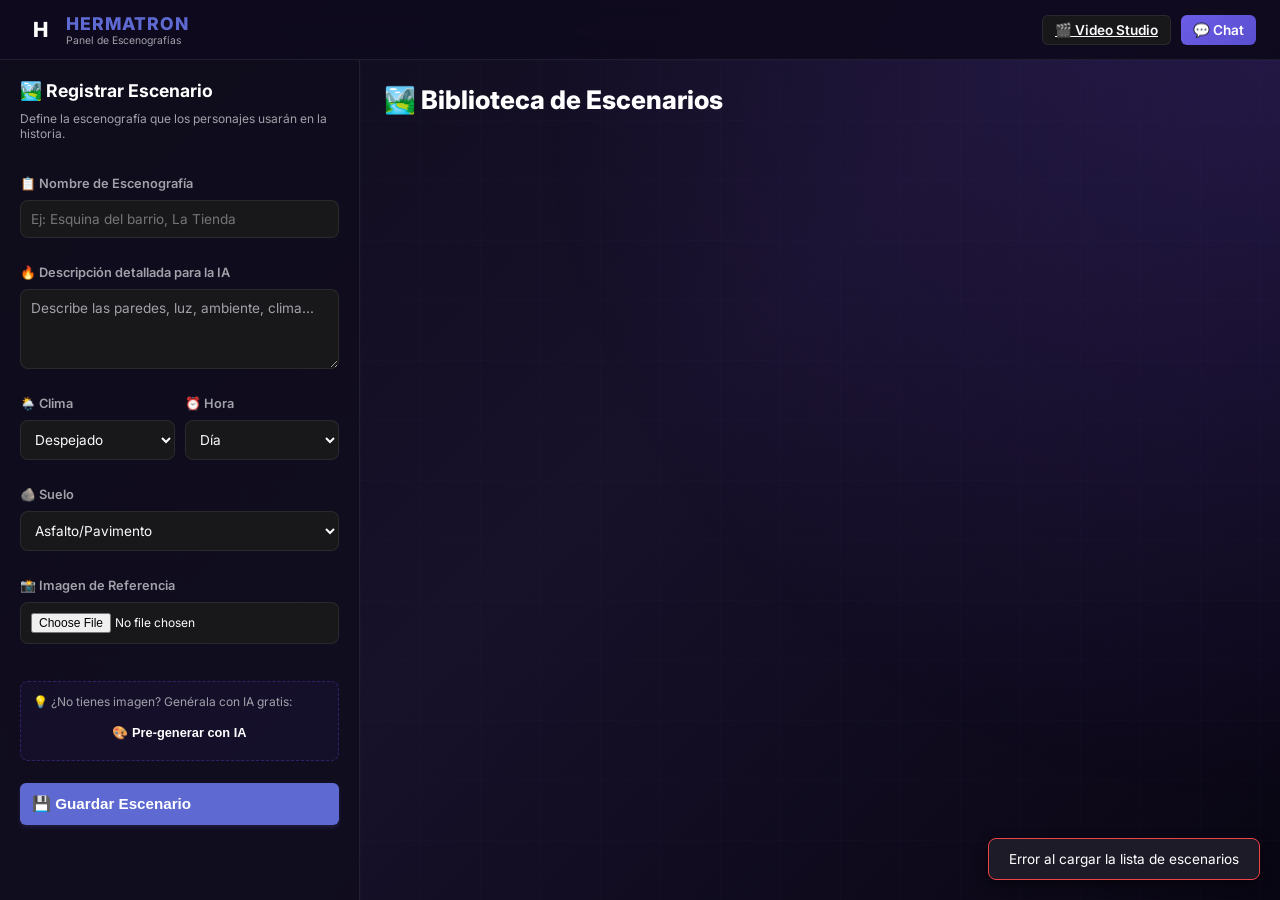
==== templates/escenografias.html @ 7cc60470 "🏞️ feat: Sistema de Escenografías Consistentes (CRUD + Vista /escenografias + IA Integración de fond" ====
<!DOCTYPE html>
<html lang="es">
<head>
    <meta charset="UTF-8">
    <meta name="viewport" content="width=device-width, initial-scale=1.0">
    <title>HERMATRON - Diseño de Escenarios</title>
    <link rel="stylesheet" href="/static/styles.css?v=5">
    <link href="https://fonts.googleapis.com/css2?family=Inter:wght@300;400;500;600;700;800&display=swap" rel="stylesheet">
    <style>
        :root {
            --fondo-gradiente: linear-gradient(135deg, #0f0c1b 0%, #17112a 50%, #090613 100%);
            --acento-glow: rgba(124, 77, 255, 0.15);
        }
        body.escenarios-mode {
            background: var(--fondo-gradiente);
            color: var(--texto);
            font-family: 'Inter', sans-serif;
            min-height: 100vh;
            margin: 0;
            overflow-x: hidden;
        }
        .escenarios-wrapper {
            display: flex;
            flex-direction: column;
            height: 100vh;
        }
        /* Top Bar */
        .escenarios-topbar {
            display: flex;
            align-items: center;
            justify-content: space-between;
            padding: 10px 24px;
            background: rgba(15, 10, 30, 0.85);
            backdrop-filter: blur(12px);
            border-bottom: 1px solid var(--borde);
            height: 60px;
            box-sizing: border-box;
        }
        .escenarios-logo {
            display: flex;
            align-items: center;
            gap: 10px;
            text-decoration: none;
            color: white;
        }
        .logo-h {
            background: var(--acento);
            color: white;
            font-weight: 800;
            font-size: 1.3rem;
            width: 32px;
            height: 32px;
            display: flex;
            align-items: center;
            justify-content: center;
            border-radius: 8px;
            box-shadow: 0 0 15px var(--acento);
        }
        .logo-text h1 {
            margin: 0;
            font-size: 1.1rem;
            font-weight: 800;
            letter-spacing: 1px;
        }
        .logo-text span {
            font-size: 0.65rem;
            color: var(--texto-secundario);
            display: block;
        }
        .escenarios-actions-top {
            display: flex;
            gap: 10px;
        }

        /* Layout */
        .escenarios-layout {
            display: flex;
            flex: 1;
            overflow: hidden;
        }
        /* Form Sidebar */
        .escenarios-sidebar {
            width: 360px;
            background: rgba(15, 12, 28, 0.75);
            border-right: 1px solid var(--borde);
            padding: 20px;
            overflow-y: auto;
            box-sizing: border-box;
            display: flex;
            flex-direction: column;
            gap: 20px;
        }
        .escenarios-sidebar h3 {
            margin: 0 0 10px 0;
            font-size: 1.1rem;
            font-weight: 700;
            color: white;
            display: flex;
            align-items: center;
            gap: 8px;
        }
        .form-group {
            margin-bottom: 15px;
            display: flex;
            flex-direction: column;
            gap: 5px;
        }
        .form-group label {
            font-size: 0.8rem;
            font-weight: 600;
            color: var(--texto-secundario);
        }
        .input-form, .select-form, .textarea-form {
            background: var(--fondo-terciario);
            border: 1px solid var(--borde);
            color: var(--texto);
            padding: 10px;
            border-radius: 8px;
            font-size: 0.85rem;
            font-family: inherit;
            outline: none;
            transition: border-color 0.2s, box-shadow 0.2s;
        }
        .input-form:focus, .select-form:focus, .textarea-form:focus {
            border-color: var(--acento);
            box-shadow: 0 0 10px rgba(124, 77, 255, 0.2);
        }
        .textarea-form {
            resize: vertical;
            min-height: 80px;
        }

        /* Main Gallery Content */
        .escenarios-main {
            flex: 1;
            padding: 24px;
            overflow-y: auto;
            box-sizing: border-box;
            background: radial-gradient(circle at top right, var(--acento-glow), transparent 60%);
        }
        .main-header {
            display: flex;
            align-items: center;
            justify-content: space-between;
            margin-bottom: 24px;
        }
        .main-header h2 {
            margin: 0;
            font-size: 1.6rem;
            font-weight: 800;
            color: white;
        }
        .grid-escenarios {
            display: grid;
            grid-template-columns: repeat(auto-fill, minmax(280px, 1fr));
            gap: 20px;
        }

        /* Scenography Card */
        .card-escenario {
            background: rgba(25, 20, 42, 0.45);
            border: 1px solid var(--borde);
            border-radius: 12px;
            overflow: hidden;
            display: flex;
            flex-direction: column;
            backdrop-filter: blur(10px);
            transition: transform 0.2s, border-color 0.2s, box-shadow 0.2s;
        }
        .card-escenario:hover {
            transform: translateY(-4px);
            border-color: var(--acento);
            box-shadow: 0 8px 24px rgba(124, 77, 255, 0.15);
        }
        .card-img-wrap {
            position: relative;
            height: 160px;
            background: #0b0716;
            overflow: hidden;
        }
        .card-img {
            width: 100%;
            height: 100%;
            object-fit: cover;
            transition: transform 0.3s;
        }
        .card-escenario:hover .card-img {
            transform: scale(1.05);
        }
        .card-labels {
            position: absolute;
            bottom: 8px;
            left: 8px;
            display: flex;
            flex-wrap: wrap;
            gap: 4px;
        }
        .badge-tag {
            background: rgba(0, 0, 0, 0.7);
            color: #eee;
            font-size: 0.65rem;
            font-weight: 600;
            padding: 2px 6px;
            border-radius: 4px;
            backdrop-filter: blur(4px);
            border: 1px solid rgba(255, 255, 255, 0.1);
        }
        .card-body {
            padding: 15px;
            display: flex;
            flex-direction: column;
            flex: 1;
            gap: 8px;
        }
        .card-title {
            margin: 0;
            font-size: 1rem;
            font-weight: 700;
            color: white;
        }
        .card-desc {
            margin: 0;
            font-size: 0.78rem;
            color: var(--texto-secundario);
            line-height: 1.4;
            flex: 1;
            display: -webkit-box;
            -webkit-line-clamp: 3;
            -webkit-box-orient: vertical;
            overflow: hidden;
        }
        .card-footer {
            display: flex;
            justify-content: flex-end;
            border-top: 1px solid rgba(255, 255, 255, 0.05);
            padding-top: 10px;
            margin-top: auto;
        }

        /* AI Generator Sub-panel */
        .ai-generator-panel {
            background: rgba(124, 77, 255, 0.05);
            border: 1px dashed rgba(124, 77, 255, 0.3);
            border-radius: 8px;
            padding: 12px;
            margin-top: 10px;
            display: flex;
            flex-direction: column;
            gap: 8px;
        }
        .ai-generator-panel span {
            font-size: 0.75rem;
            color: var(--texto-secundario);
        }
        .preview-gen-image {
            width: 100%;
            height: 130px;
            border-radius: 6px;
            object-fit: cover;
            border: 1px solid var(--borde);
            display: none;
        }
        .btn-gen-ai {
            background: var(--acento);
            color: white;
            border: none;
            border-radius: 6px;
            padding: 8px;
            font-size: 0.8rem;
            font-weight: 600;
            cursor: pointer;
            transition: opacity 0.2s;
        }
        .btn-gen-ai:hover {
            opacity: 0.9;
        }
        
        /* Toast notification */
        .toast {
            position: fixed;
            bottom: 20px;
            right: 20px;
            background: #1e1b29;
            border: 1px solid var(--borde);
            padding: 12px 20px;
            border-radius: 8px;
            color: white;
            font-size: 0.85rem;
            box-shadow: 0 4px 12px rgba(0,0,0,0.5);
            z-index: 1000;
            opacity: 0;
            transform: translateY(20px);
            transition: opacity 0.3s, transform 0.3s;
        }
        .toast.show {
            opacity: 1;
            transform: translateY(0);
        }
    </style>
</head>
<body class="escenarios-mode">
    <div class="escenarios-wrapper">
        <!-- Top Bar -->
        <nav class="escenarios-topbar">
            <a href="/" class="escenarios-logo" title="Volver al Inicio">
                <span class="logo-h">H</span>
                <div class="logo-text">
                    <h1>HERMATRON</h1>
                    <span>Panel de Escenografías</span>
                </div>
            </a>
            
            <div class="escenarios-actions-top">
                <a href="/videos" class="btn btn-secondary btn-sm" style="display:flex; align-items:center; gap:6px;">🎬 Video Studio</a>
                <a href="/" class="btn btn-nav btn-sm" style="display:flex; align-items:center; gap:6px;">💬 Chat</a>
            </div>
        </nav>

        <div class="escenarios-layout">
            <!-- Sidebar: Registrar nuevo escenario -->
            <aside class="escenarios-sidebar">
                <div>
                    <h3>🏞️ Registrar Escenario</h3>
                    <p style="font-size:0.75rem; color:var(--texto-secundario); margin:0 0 15px 0;">Define la escenografía que los personajes usarán en la historia.</p>
                </div>

                <form id="formEscenario" onsubmit="guardarEscenografia(event)" style="display:flex; flex-direction:column; gap:12px;">
                    <div class="form-group">
                        <label for="scName">📋 Nombre de Escenografía</label>
                        <input type="text" id="scName" required placeholder="Ej: Esquina del barrio, La Tienda" class="input-form">
                    </div>

                    <div class="form-group">
                        <label for="scDesc">🔥 Descripción detallada para la IA</label>
                        <textarea id="scDesc" required placeholder="Describe las paredes, luz, ambiente, clima..." class="textarea-form"></textarea>
                    </div>

                    <div style="display:grid; grid-template-columns: 1fr 1fr; gap:10px;">
                        <div class="form-group">
                            <label for="scClima">🌦️ Clima</label>
                            <select id="scClima" class="select-form">
                                <option value="despejado" selected>Despejado</option>
                                <option value="lluvioso">Lluvioso</option>
                                <option value="nublado">Nublado</option>
                                <option value="neblina">Neblina</option>
                                <option value="soleado">Soleado</option>
                            </select>
                        </div>
                        <div class="form-group">
                            <label for="scHora">⏰ Hora</label>
                            <select id="scHora" class="select-form">
                                <option value="dia" selected>Día</option>
                                <option value="noche">Noche</option>
                                <option value="atardecer">Atardecer</option>
                                <option value="amanecer">Amanecer</option>
                            </select>
                        </div>
                    </div>

                    <div class="form-group">
                        <label for="scSuelo">🪨 Suelo</label>
                        <select id="scSuelo" class="select-form">
                            <option value="asfalto" selected>Asfalto/Pavimento</option>
                            <option value="empedrado">Empedrado</option>
                            <option value="tierra">Tierra</option>
                            <option value="cemento">Cemento</option>
                            <option value="baldosas">Baldosas</option>
                        </select>
                    </div>

                    <div class="form-group">
                        <label>📸 Imagen de Referencia</label>
                        <input type="file" id="scImage" accept="image/*" class="input-form" style="font-size:0.75rem;">
                    </div>

                    <!-- Botón Generar con IA opcional -->
                    <div class="ai-generator-panel">
                        <span>💡 ¿No tienes imagen? Genérala con IA gratis:</span>
                        <img id="previewGenImg" class="preview-gen-image" src="" alt="Fondo generado">
                        <button type="button" class="btn-gen-ai" id="btnGenFondo" onclick="preGenerarFondoIA()">🎨 Pre-generar con IA</button>
                    </div>

                    <button type="submit" class="btn btn-primary" style="margin-top:10px; padding:12px; font-weight:700;">💾 Guardar Escenario</button>
                </form>
            </aside>

            <!-- Main Panel: Lista de escenarios -->
            <main class="escenarios-main">
                <div class="main-header">
                    <h2>🏞️ Biblioteca de Escenarios</h2>
                </div>

                <div id="gridEscenarios" class="grid-escenarios">
                    <!-- Inyección dinámica de escenarios -->
                    <div class="spinner" style="grid-column: 1/-1; margin: 40px auto;"></div>
                </div>
            </main>
        </div>
    </div>

    <!-- Toast -->
    <div id="toast" class="toast"></div>

    <script src="/static/escenografias.js?v=5"></script>
</body>
</html>
---- static/styles.css ----
/* HERMATRON v4.0 - Estilos Profesionales Premium */

:root {
    /* Colores principales - Paleta moderna basada en Linear/Cal.com */
    --accent-primary: #5E6AD2;
    --accent-hover: #737EE0;
    --accent-glow: rgba(94, 106, 210, 0.4);
    --fondo-oscuro: #09090b;
    --fondo-secundario: #111114;
    --fondo-terciario: #18181b;
    --fondo-card: #141417;
    --azul-electrico: #5E6AD2;
    --azul-oscuro: #4338ca;
    --cyan-brillante: #06b6d4;
    --borde: rgba(255, 255, 255, 0.08);
    --borde-activo: rgba(94, 106, 210, 0.5);
    --glass: rgba(17, 17, 20, 0.85);
    --glass-border: rgba(255, 255, 255, 0.08);
    --texto: #fafafa;
    --texto-secundario: #a1a1aa;
    --texto-terciario: #52525b;
    --success: #10b981;
    --success-bg: rgba(16, 185, 129, 0.15);
    --error: #ef4444;
    --error-bg: rgba(239, 68, 68, 0.15);
    --warning: #f59e0b;
    --warning-bg: rgba(245, 158, 11, 0.15);
    
    /* Gradientes modernos */
    --gradient-primary: linear-gradient(135deg, #5E6AD2 0%, #4338ca 100%);
    --gradient-success: linear-gradient(135deg, #10b981 0%, #059669 100%);
    --gradient-bg: radial-gradient(ellipse at top right, #1a1a2e 0%, #09090b 50%, #050507 100%);
    
    /* Sombras sofisticadas */
    --shadow-sm: 0 1px 2px rgba(0, 0, 0, 0.3);
    --shadow-md: 0 4px 6px -1px rgba(0, 0, 0, 0.4), 0 2px 4px -2px rgba(0, 0, 0, 0.3);
    --shadow-lg: 0 10px 15px -3px rgba(0, 0, 0, 0.5), 0 4px 6px -4px rgba(0, 0, 0, 0.4);
    --shadow-xl: 0 20px 25px -5px rgba(0, 0, 0, 0.6), 0 8px 10px -6px rgba(0, 0, 0, 0.5);
    --shadow-glow: 0 0 40px var(--accent-glow);
    
    /* Espaciado */
    --spacing-xs: 4px;
    --spacing-sm: 8px;
    --spacing-md: 16px;
    --spacing-lg: 24px;
    --spacing-xl: 32px;
    --spacing-2xl: 48px;
    
    /* Border radius */
    --radius-sm: 6px;
    --radius-md: 10px;
    --radius-lg: 14px;
    --radius-xl: 20px;
    --radius-full: 9999px;
    
    /* Transiciones */
    --transition-fast: 150ms ease;
    --transition-normal: 250ms ease;
    --transition-slow: 400ms cubic-bezier(0.4, 0, 0.2, 1);
    
    /* Tipografía */
    --font-sans: 'Inter', -apple-system, BlinkMacSystemFont, 'Segoe UI', sans-serif;
    --font-mono: 'JetBrains Mono', 'Fira Code', 'Consolas', monospace;
}

* {
    margin: 0;
    padding: 0;
    box-sizing: border-box;
}

body {
    background-color: var(--fondo-oscuro);
    color: var(--texto);
    font-family: var(--font-sans);
    height: 100vh;
    overflow: hidden;
    background: var(--gradient-bg);
    background-attachment: fixed;
}

/* Grid de fondo sutil */
body::before {
    content: '';
    position: fixed;
    top: 0;
    left: 0;
    right: 0;
    bottom: 0;
    background-image: 
        linear-gradient(rgba(94, 106, 210, 0.03) 1px, transparent 1px),
        linear-gradient(90deg, rgba(94, 106, 210, 0.03) 1px, transparent 1px);
    background-size: 60px 60px;
    pointer-events: none;
    z-index: -1;
}

.app-container {
    display: flex;
    flex-direction: column;
    height: 100vh;
    width: 100vw;
    max-width: 100%;
    margin: 0 auto;
}

/* Header premium con glass morphism */
.header {
    background: var(--glass);
    backdrop-filter: blur(20px);
    -webkit-backdrop-filter: blur(20px);
    border-bottom: 1px solid var(--glass-border);
    padding: var(--spacing-md) var(--spacing-lg);
    position: sticky;
    top: 0;
    z-index: 500;
    box-shadow: 0 4px 30px rgba(0, 0, 0, 0.3);
}

.header::before {
    content: '';
    position: absolute;
    top: 0;
    left: 0;
    right: 0;
    height: 1px;
    background: linear-gradient(90deg, transparent, var(--accent-primary), transparent);
    opacity: 0.5;
}

.header-content {
    display: flex;
    justify-content: space-between;
    align-items: center;
}

.logo {
    display: flex;
    align-items: center;
    gap: var(--spacing-md);
}

.logo-icon {
    font-size: 2.5rem;
    display: flex;
    align-items: center;
    justify-content: center;
    width: 56px;
    height: 56px;
    border-radius: 14px;
    background: linear-gradient(135deg, var(--accent-primary), var(--accent-hover));
    color: white;
    font-weight: 600;
    font-family: 'Inter', sans-serif;
    font-size: 1.8rem;
    letter-spacing: -1px;
    box-shadow: 0 4px 15px rgba(94, 106, 210, 0.3);
    transition: transform 0.3s ease, box-shadow 0.3s ease;
}

.logo-icon:hover {
    transform: scale(1.05);
    box-shadow: 0 6px 20px rgba(94, 106, 210, 0.4);
}

.logo-h {
    font-style: normal;
    text-shadow: none;
}

/* H en mensaje de bienvenida */
.welcome-h {
    display: flex;
    align-items: center;
    justify-content: center;
    width: 70px;
    height: 70px;
    border-radius: 16px;
    background: linear-gradient(135deg, var(--accent-primary), var(--accent-hover));
    color: white;
    font-weight: 600;
    font-family: 'Inter', sans-serif;
    font-size: 2.2rem;
    letter-spacing: -1px;
    box-shadow: 0 4px 20px rgba(94, 106, 210, 0.4);
}

.logo-text h1 {
    font-size: 1.5rem;
    font-weight: 700;
    color: var(--azul-electrico);
    margin: 0;
}

.tagline {
    font-size: 0.85rem;
    color: var(--texto-secundario);
}

.header-actions {
    display: flex;
    align-items: center;
    gap: var(--spacing-md);
}

.status-indicator {
    display: flex;
    align-items: center;
    gap: var(--spacing-xs);
    font-size: 0.85rem;
    color: var(--texto-secundario);
}

.audio-status {
    padding: var(--spacing-xs) var(--spacing-sm);
    background: var(--fondo-terciario);
    border: 1px solid var(--borde);
    border-radius: var(--radius-sm);
    font-size: 0.85rem;
    color: var(--texto-secundario);
}

.audio-status.con-audio {
    background: var(--azul-electrico);
    color: white;
}

.status-dot {
    width: 8px;
    height: 8px;
    border-radius: 50%;
    background: var(--warning);
    animation: pulse 2s infinite;
}

.status-dot.connected {
    background: var(--success);
}

@keyframes pulse {
    0%, 100% { opacity: 1; }
    50% { opacity: 0.5; }
}

/* Chat Container */
.chat-container {
    flex: 1;
    overflow-y: auto;
    padding: var(--spacing-lg);
    display: flex;
    flex-direction: column;
    gap: var(--spacing-md);
}

.welcome-message {
    text-align: center;
    padding: var(--spacing-2xl);
    color: var(--texto-secundario);
    background: var(--glass);
    border: 1px solid var(--glass-border);
    border-radius: var(--radius-xl);
    box-shadow: var(--shadow-xl);
    max-width: 600px;
    margin: 0 auto;
    animation: fadeIn 0.5s ease;
}

.welcome-icon {
    position: relative;
    display: inline-block;
    margin-bottom: var(--spacing-lg);
}

.welcome-glow {
    position: absolute;
    inset: -10px;
    background: radial-gradient(circle, var(--accent-glow) 0%, transparent 70%);
    border-radius: 50%;
    animation: glow 2s ease-in-out infinite;
    z-index: -1;
}

.welcome-features {
    display: flex;
    justify-content: center;
    gap: var(--spacing-sm);
    margin-top: var(--spacing-lg);
    flex-wrap: wrap;
}

.feature-badge {
    display: inline-flex;
    align-items: center;
    gap: 4px;
    padding: 6px 12px;
    background: rgba(94, 106, 210, 0.1);
    border: 1px solid rgba(94, 106, 210, 0.2);
    border-radius: var(--radius-full);
    font-size: 0.8rem;
    color: var(--texto-secundario);
    transition: all var(--transition-normal);
}

.feature-badge:hover {
    background: rgba(94, 106, 210, 0.2);
    transform: translateY(-2px);
}

.welcome-icon {
    font-size: 4rem;
    margin-bottom: var(--spacing-md);
}

.welcome-message h2 {
    color: var(--texto);
    margin-bottom: var(--spacing-sm);
}

/* Mensajes */
.mensaje {
    max-width: 75%;
    padding: var(--spacing-md) var(--spacing-lg);
    border-radius: var(--radius-lg);
    line-height: 1.6;
    animation: slideIn 0.3s cubic-bezier(0.34, 1.56, 0.64, 1);
    position: relative;
    word-wrap: break-word;
}

@keyframes slideIn {
    from {
        opacity: 0;
        transform: translateY(15px) scale(0.95);
    }
    to {
        opacity: 1;
        transform: translateY(0) scale(1);
    }
}

@keyframes slideInLeft {
    from {
        opacity: 0;
        transform: translateX(-20px);
    }
    to {
        opacity: 1;
        transform: translateX(0);
    }
}

@keyframes fadeIn {
    from { opacity: 0; }
    to { opacity: 1; }
}

@keyframes pulse {
    0%, 100% { opacity: 1; }
    50% { opacity: 0.5; }
}

@keyframes glow {
    0%, 100% { box-shadow: 0 0 20px var(--accent-glow); }
    50% { box-shadow: 0 0 40px var(--accent-glow), 0 0 60px var(--accent-glow); }
}

.mensaje.user {
    align-self: flex-end;
    background: var(--gradient-primary);
    border-bottom-right-radius: 4px;
    box-shadow: var(--shadow-md), 0 0 20px rgba(94, 106, 210, 0.2);
}

.mensaje.agente {
    align-self: flex-start;
    background: var(--fondo-card);
    border: 1px solid var(--borde);
    border-bottom-left-radius: 4px;
    box-shadow: var(--shadow-md);
    animation-name: slideInLeft;
}

.mensaje-content {
    white-space: pre-wrap;
    word-wrap: break-word;
}

/* JSON blocks */
.json-block {
    background: #0d1117;
    color: #7ee787;
    padding: var(--spacing-md);
    border-radius: var(--radius-sm);
    font-family: 'Consolas', 'Monaco', monospace;
    font-size: 0.85rem;
    overflow-x: auto;
    margin: var(--spacing-sm) 0;
    border: 1px solid var(--borde);
}

/* Input Area */
.input-area {
    background: linear-gradient(to top, var(--fondo-oscuro) 30%, transparent);
    padding: var(--spacing-md) var(--spacing-lg);
    padding-bottom: var(--spacing-lg);
}

.input-container {
    max-width: 900px;
    margin: 0 auto;
    width: 100%;
    background: var(--glass);
    border: 1px solid var(--glass-border);
    border-radius: var(--radius-lg);
    padding: var(--spacing-sm);
    box-shadow: var(--shadow-xl), 0 0 0 1px rgba(94, 106, 210, 0.1);
    overflow: visible !important;
    transition: all var(--transition-normal);
}

.input-container:focus-within {
    border-color: var(--accent-primary);
    box-shadow: var(--shadow-xl), 0 0 0 3px var(--accent-glow), 0 0 40px var(--accent-glow);
}

.input-wrapper {
    display: flex;
    align-items: flex-end;
    gap: var(--spacing-sm);
    background: transparent;
    border: none;
    padding: var(--spacing-xs);
}

textarea {
    flex: 1;
    background: transparent;
    border: none;
    color: var(--texto);
    font-family: inherit;
    font-size: 1rem;
    resize: none;
    max-height: 150px;
    padding: var(--spacing-sm);
    outline: none;
}

textarea::placeholder {
    color: var(--texto-secundario);
}

.input-actions {
    display: flex;
    gap: var(--spacing-sm);
    align-items: center;
}

.btn-icon {
    background: transparent;
    border: none;
    color: var(--texto-secundario);
    cursor: pointer;
    padding: var(--spacing-sm);
    border-radius: var(--radius-sm);
    font-size: 1.2rem;
    transition: all 0.2s;
}

.btn-icon:hover {
    color: var(--azul-electrico);
    background: var(--fondo-terciario);
}

.btn {
    display: flex;
    align-items: center;
    gap: var(--spacing-xs);
    padding: var(--spacing-sm) var(--spacing-md);
    border-radius: var(--radius-sm);
    font-weight: 600;
    cursor: pointer;
    transition: all 0.2s;
    border: none;
    font-size: 0.95rem;
}

.btn-primary {
    background: var(--accent-primary);
    color: white;
    box-shadow: 0 2px 4px rgba(94, 106, 210, 0.2);
}

.btn-primary:hover {
    background: var(--accent-hover);
    transform: translateY(-1px);
    box-shadow: 0 4px 12px rgba(94, 106, 210, 0.3);
}

.btn-secondary {
    background: var(--fondo-terciario);
    color: var(--texto);
    border: 1px solid var(--borde);
}

.btn-secondary:hover {
    background: var(--borde);
}

.btn-warning {
    background: #fd7e14;
    color: white;
    font-weight: 600;
    padding: 8px 14px;
    border: none;
    border-radius: 8px;
    cursor: pointer;
    transition: all 0.2s;
    white-space: nowrap;
    font-size: 0.85rem;
}

.btn-warning:hover {
    background: #e8690a;
    transform: translateY(-1px);
}

/* Botón destructivo con borde rojo (limpiar historial) */
.btn-danger-outline {
    background: transparent;
    color: var(--error);
    border: 1px solid rgba(239, 68, 68, 0.4);
    border-radius: var(--radius-sm);
    padding: var(--spacing-sm) var(--spacing-md);
    font-weight: 600;
    font-size: 0.85rem;
    cursor: pointer;
    transition: all 0.2s ease;
    white-space: nowrap;
}

.btn-danger-outline:hover {
    background: rgba(239, 68, 68, 0.15);
    border-color: var(--error);
    color: #ff6b6b;
    transform: translateY(-1px);
    box-shadow: 0 4px 12px rgba(239, 68, 68, 0.2);
}

.btn-danger-outline:active {
    transform: translateY(0);
    background: rgba(239, 68, 68, 0.25);
}

.input-info {
    display: flex;
    justify-content: space-between;
    margin-top: var(--spacing-xs);
    font-size: 0.75rem;
    color: var(--texto-secundario);
}

.typing-indicator {
    font-style: italic;
}

.hint {
    opacity: 0.7;
}

/* Toast Notifications */
.toast-container {
    position: fixed;
    top: var(--spacing-lg);
    right: var(--spacing-lg);
    display: flex;
    flex-direction: column;
    gap: var(--spacing-sm);
    z-index: 1000;
}

.toast {
    background: var(--fondo-terciario);
    border: 1px solid var(--borde);
    padding: var(--spacing-md) var(--spacing-lg);
    border-radius: var(--radius-md);
    display: flex;
    align-items: center;
    gap: var(--spacing-sm);
    animation: slideInRight 0.3s ease;
    box-shadow: 0 4px 12px rgba(0, 0, 0, 0.3);
}

@keyframes slideInRight {
    from {
        opacity: 0;
        transform: translateX(100%);
    }
    to {
        opacity: 1;
        transform: translateX(0);
    }
}

.toast.success { border-left: 4px solid var(--success); }
.toast.error { border-left: 4px solid var(--error); }
.toast.warning { border-left: 4px solid var(--warning); }

/* Loading Spinner */
.loading-spinner {
    display: inline-block;
    width: 20px;
    height: 20px;
    border: 2px solid var(--borde);
    border-top-color: var(--azul-electrico);
    border-radius: 50%;
    animation: spin 0.8s linear infinite;
}

@keyframes spin {
    to { transform: rotate(360deg); }
}

/* Scrollbar personalizado */
::-webkit-scrollbar {
    width: 8px;
}

::-webkit-scrollbar-track {
    background: var(--fondo-oscuro);
}

::-webkit-scrollbar-thumb {
    background: var(--borde);
    border-radius: 4px;
}

::-webkit-scrollbar-thumb:hover {
    background: var(--texto-secundario);
}

/* ===== SELECTOR DE MODOS - DISEÑO MODERNO ===== */
.modo-selector-bar {
    background: linear-gradient(180deg, rgba(17, 17, 20, 0.9) 0%, rgba(9, 9, 11, 0.95) 100%);
    backdrop-filter: blur(10px);
    border-bottom: 1px solid var(--borde);
    padding: var(--spacing-sm) var(--spacing-md);
    display: flex;
    gap: var(--spacing-sm);
    overflow-x: auto;
    flex-wrap: nowrap;
    scrollbar-width: none;
}

.modo-selector-bar::-webkit-scrollbar {
    display: none;
}

.modo-btn {
    display: flex;
    align-items: center;
    gap: 6px;
    padding: 8px 14px;
    background: rgba(255, 255, 255, 0.03);
    border: 1px solid transparent;
    border-radius: var(--radius-full);
    color: var(--texto-secundario);
    cursor: pointer;
    transition: all var(--transition-normal);
    white-space: nowrap;
    font-size: 0.85rem;
    font-weight: 500;
    position: relative;
    overflow: hidden;
}

.modo-btn::before {
    content: '';
    position: absolute;
    inset: 0;
    background: var(--modo-color);
    opacity: 0;
    transition: opacity var(--transition-fast);
}

.modo-btn:hover {
    background: rgba(255, 255, 255, 0.06);
    color: var(--texto);
    transform: translateY(-1px);
}

.modo-btn.activo {
    background: color-mix(in srgb, var(--modo-color) 15%, transparent);
    border-color: color-mix(in srgb, var(--modo-color) 40%, transparent);
    color: var(--texto);
    box-shadow: 0 0 20px color-mix(in srgb, var(--modo-color) 30%, transparent);
}

.modo-btn.activo::before {
    opacity: 0.1;
}

.modo-icono {
    font-size: 1rem;
    position: relative;
    z-index: 1;
}

/* ===== INFO MODO ACTUAL ===== */
.modo-actual {
    display: flex;
    align-items: center;
    gap: var(--spacing-sm);
    padding: var(--spacing-xs) var(--spacing-sm);
    background: var(--fondo-terciario);
    border-radius: var(--radius-sm);
    margin-bottom: var(--spacing-xs);
    font-size: 0.85rem;
}

.modo-actual-icono {
    font-size: 1.2rem;
}

.modo-actual-nombre {
    font-weight: 600;
    color: var(--texto);
}

.modo-actual-desc {
    color: var(--texto-secundario);
    margin-left: auto;
}

/* ===== LAYOUT PRINCIPAL ===== */
.main-layout {
    display: flex;
    flex: 1;
    overflow: hidden;
}

.chat-container {
    flex: 1;
    overflow-y: auto;
    padding: var(--spacing-lg);
    display: flex;
    flex-direction: column;
    gap: var(--spacing-md);
}

.side-panel {
    width: 350px;
    min-width: 300px;
    max-width: 400px;
    background: var(--fondo-secundario);
    border-left: 1px solid var(--borde);
    display: flex;
    flex-direction: column;
    overflow-y: auto;
}

.panel-header {
    display: flex;
    justify-content: space-between;
    align-items: center;
    padding: var(--spacing-md);
    border-bottom: 1px solid var(--borde);
}

.panel-header h3 {
    margin: 0;
    font-size: 1rem;
}

.panel-content {
    flex: 1;
    padding: var(--spacing-md);
    overflow-y: auto;
}

/* ===== PLANTILLAS ===== */
.plantillas-list {
    display: flex;
    flex-direction: column;
    gap: var(--spacing-sm);
}

.plantilla-item {
    padding: var(--spacing-md);
    background: var(--fondo-terciario);
    border: 1px solid var(--borde);
    border-radius: var(--radius-sm);
    cursor: pointer;
    transition: all 0.2s;
}

.plantilla-item:hover {
    border-color: var(--azul-electrico);
    background: var(--borde);
}

.plantilla-item h4 {
    margin: 0 0 var(--spacing-xs);
    font-size: 0.95rem;
}

.plantilla-item p {
    margin: 0;
    font-size: 0.8rem;
    color: var(--texto-secundario);
}

.input-plantilla {
    width: 100%;
    padding: var(--spacing-sm);
    background: var(--fondo-oscuro);
    border: 1px solid var(--borde);
    border-radius: var(--radius-sm);
    color: var(--texto);
    font-family: inherit;
    font-size: 0.95rem;
}

.input-plantilla:focus {
    outline: none;
    border-color: var(--azul-electrico);
}

.resultado-plantilla {
    padding: var(--spacing-md);
    background: var(--fondo-terciario);
    border: 1px solid var(--borde);
    border-radius: var(--radius-sm);
}

.resultado-plantilla h4 {
    margin: 0 0 var(--spacing-sm);
}

.resultado-content {
    line-height: 1.6;
    font-size: 0.9rem;
}

/* ===== EXPORT ===== */
.export-opciones h4 {
    margin: 0 0 var(--spacing-sm);
    font-size: 0.95rem;
}

.export-btns {
    display: flex;
    flex-direction: column;
    gap: var(--spacing-sm);
}

.export-modos {
    display: flex;
    flex-direction: column;
    gap: var(--spacing-xs);
}

.export-modos .btn {
    justify-content: flex-start;
    font-size: 0.85rem;
}

/* ===== CODE BLOCKS ===== */
.code-block {
    background: #0d1117;
    border: 1px solid var(--borde);
    border-radius: var(--radius-sm);
    margin: var(--spacing-sm) 0;
    overflow: hidden;
}

.code-header {
    display: flex;
    justify-content: space-between;
    align-items: center;
    padding: var(--spacing-xs) var(--spacing-sm);
    background: var(--fondo-terciario);
    border-bottom: 1px solid var(--borde);
}

.code-lang {
    font-size: 0.75rem;
    color: var(--texto-secundario);
    text-transform: uppercase;
    font-weight: 600;
}

.code-block pre {
    margin: 0;
    padding: var(--spacing-md);
    font-family: 'Consolas', 'Monaco', monospace;
    font-size: 0.85rem;
    overflow-x: auto;
    white-space: pre;
    color: #7ee787;
}

/* ================================================================
   VIDEO STYLES
   ================================================================ */

/* Botón de video en header */
.btn-video {
    background: linear-gradient(135deg, #2ecc71, #27ae60);
    color: white;
    font-weight: 700;
    box-shadow: 0 4px 15px rgba(46, 204, 113, 0.3);
    border: none;
    transition: all 0.3s ease;
}

.btn-video:hover {
    background: linear-gradient(135deg, #27ae60, #219150);
    transform: translateY(-2px);
    box-shadow: 0 6px 20px rgba(46, 204, 113, 0.4);
}

.btn-nav {
    background: linear-gradient(135deg, #6c5ce7, #5a4fcf);
    color: white;
    font-weight: 600;
    text-decoration: none;
    display: inline-flex;
    align-items: center;
    gap: 6px;
    padding: 8px 16px;
}

.btn-nav:hover {
    background: linear-gradient(135deg, #5a4fcf, #4834b0);
    transform: translateY(-1px);
    text-decoration: none;
    color: white;
}

@keyframes videoBtnPulse {
    0%, 100% { box-shadow: 0 0 0 0 rgba(231, 76, 60, 0.4); }
    50% { box-shadow: 0 0 10px 3px rgba(231, 76, 60, 0.2); }
}

/* Video Card en el chat */
.video-card {
    background: var(--fondo-oscuro);
    border: 1px solid var(--borde);
    border-radius: var(--radius-md);
    padding: var(--spacing-md);
    margin-top: var(--spacing-sm);
}

.video-card-header {
    display: flex;
    align-items: center;
    gap: var(--spacing-sm);
    margin-bottom: var(--spacing-md);
}

.video-icon {
    font-size: 2rem;
}

.video-card-info h4 {
    margin: 0;
    font-size: 1rem;
    color: var(--texto);
}

.video-id-badge {
    display: inline-block;
    background: var(--fondo-terciario);
    color: var(--texto-secundario);
    padding: 2px 8px;
    border-radius: 4px;
    font-size: 0.75rem;
    font-family: monospace;
    margin-top: 4px;
}

/* Progress Bar */
.video-progress-container {
    display: flex;
    align-items: center;
    gap: var(--spacing-sm);
    margin-bottom: var(--spacing-sm);
}

.video-progress-bar {
    flex: 1;
    height: 8px;
    background: var(--fondo-terciario);
    border-radius: 4px;
    overflow: hidden;
}

.video-progress-fill {
    height: 100%;
    background: linear-gradient(90deg, var(--azul-electrico), #3498db);
    border-radius: 4px;
    transition: width 0.5s ease;
}

.video-progress-text {
    font-size: 0.85rem;
    color: var(--texto-secundario);
    min-width: 40px;
    text-align: right;
}

/* Estado Badges */
.video-estado {
    margin-bottom: var(--spacing-sm);
}

.estado-badge {
    display: inline-block;
    padding: 4px 12px;
    border-radius: 12px;
    font-size: 0.8rem;
    font-weight: 600;
    text-transform: capitalize;
}

.estado-pendiente {
    background: rgba(210, 153, 34, 0.2);
    color: var(--warning);
}

.estado-generando_guion,
.estado-generando_imagenes,
.estado-generando_voz,
.estado-ensamblando {
    background: rgba(0, 123, 255, 0.2);
    color: var(--azul-electrico);
}

.estado-completado {
    background: rgba(46, 160, 67, 0.2);
    color: var(--success);
}

.estado-error {
    background: rgba(218, 54, 51, 0.2);
    color: var(--error);
}

.video-error {
    color: var(--error);
    font-size: 0.85rem;
    margin-left: var(--spacing-sm);
}

/* Video Actions */
.video-acciones {
    display: flex;
    gap: var(--spacing-sm);
    flex-wrap: wrap;
    padding-top: var(--spacing-sm);
    border-top: 1px solid var(--borde);
}

/* Video Preview Panel */
.video-preview-panel {
    background: var(--fondo-secundario);
    border-left: 1px solid var(--borde);
}

.video-preview {
    display: flex;
    flex-direction: column;
    gap: var(--spacing-md);
}

.video-preview-info h4 {
    margin: 0 0 var(--spacing-sm);
}

.video-meta {
    display: flex;
    gap: var(--spacing-md);
    flex-wrap: wrap;
    font-size: 0.85rem;
    color: var(--texto-secundario);
}

.video-player-container {
    background: #000;
    border-radius: var(--radius-md);
    overflow: hidden;
}

.video-player {
    width: 100%;
    max-height: 400px;
    display: block;
}

.video-acciones-preview {
    display: flex;
    gap: var(--spacing-sm);
    flex-wrap: wrap;
}

.video-quality-check {
    background: var(--fondo-terciario);
    border: 1px solid var(--borde);
    border-radius: var(--radius-sm);
    padding: var(--spacing-md);
}

.video-quality-check h5 {
    margin: 0 0 var(--spacing-sm);
    font-size: 0.95rem;
}

.quality-actions {
    display: flex;
    gap: var(--spacing-sm);
}

/* Modal Crear Video */
.modal-overlay {
    position: fixed;
    top: 0;
    left: 0;
    right: 0;
    bottom: 0;
    background: rgba(0, 0, 0, 0.7);
    display: flex;
    align-items: center;
    justify-content: center;
    z-index: 2000;
    backdrop-filter: blur(4px);
}

.modal-content {
    background: var(--fondo-secundario);
    border: 1px solid var(--borde);
    border-radius: var(--radius-lg);
    width: 90%;
    max-width: 600px;
    max-height: 90vh;
    overflow-y: auto;
    box-shadow: 0 20px 60px rgba(0, 0, 0, 0.5);
}

.modal-header {
    display: flex;
    justify-content: space-between;
    align-items: center;
    padding: var(--spacing-md) var(--spacing-lg);
    border-bottom: 1px solid var(--borde);
}

.modal-header h3 {
    margin: 0;
    font-size: 1.2rem;
}

.modal-body {
    padding: var(--spacing-lg);
}

.form-group {
    margin-bottom: var(--spacing-md);
}

.form-group label {
    display: block;
    margin-bottom: var(--spacing-xs);
    font-weight: 600;
    font-size: 0.9rem;
    color: var(--texto);
}

.input-form,
.textarea-form {
    width: 100%;
    padding: var(--spacing-sm) var(--spacing-md);
    background: var(--fondo-oscuro);
    border: 1px solid var(--borde);
    border-radius: var(--radius-sm);
    color: var(--texto);
    font-family: inherit;
    font-size: 0.95rem;
    transition: border-color 0.2s;
}

.input-form:focus,
.textarea-form:focus {
    outline: none;
    border-color: var(--azul-electrico);
}

.textarea-form {
    resize: vertical;
    min-height: 60px;
}

.modal-actions {
    display: flex;
    justify-content: flex-end;
    gap: var(--spacing-sm);
    margin-top: var(--spacing-lg);
}

.btn-crear-video {
    background: linear-gradient(135deg, #e74c3c, #c0392b);
    padding: var(--spacing-sm) var(--spacing-lg);
}

.btn-crear-video:hover {
    background: linear-gradient(135deg, #c0392b, #a93226);
}

/* Botones especiales */
.btn-idm {
    background: linear-gradient(135deg, #2ecc71, #27ae60);
    color: white;
}

.btn-idm:hover {
    background: linear-gradient(135deg, #27ae60, #229954);
}

.btn-success {
    background: var(--success);
    color: white;
}

.btn-success:hover {
    background: #268c3b;
}

.btn-danger {
    background: var(--error);
    color: white;
}

.btn-danger:hover {
    background: #b52d2a;
}

.btn-warning {
    background: var(--warning);
    color: var(--fondo-oscuro);
}

.btn-warning:hover {
    background: #b8861d;
}

.btn-sm {
    padding: 6px 12px;
    font-size: 0.85rem;
}

/* Responsive */
@media (max-width: 768px) {
    .header-content {
        flex-direction: column;
        gap: var(--spacing-md);
        text-align: center;
    }

    .logo {
        flex-direction: column;
    }

    .mensaje {
        max-width: 90%;
    }

    .input-area {
        padding: var(--spacing-sm);
    }

    .main-layout {
        flex-direction: column;
    }

    .side-panel {
        width: 100%;
        max-width: none;
        min-width: auto;
        border-left: none;
        border-top: 1px solid var(--borde);
        max-height: 50vh;
    }

    .modo-selector-bar {
        padding: var(--spacing-xs) var(--spacing-sm);
    }

    .modo-btn {
        font-size: 0.8rem;
        padding: var(--spacing-xs);
    }

    .modo-actual-desc {
        display: none;
    }
}

/* ================================================================
   NUEVAS FUNCIONALIDADES v3.0
   ================================================================ */

/* Preview de imágenes subidas */
.image-preview-container {
    margin-top: var(--spacing-sm);
    padding: var(--spacing-sm);
    background: var(--fondo-secundario);
    border: 1px solid var(--borde);
    border-radius: var(--radius-sm);
}

.image-preview-grid {
    display: grid;
    grid-template-columns: repeat(auto-fill, minmax(80px, 1fr));
    gap: var(--spacing-sm);
    margin-bottom: var(--spacing-sm);
}

.image-preview-item {
    position: relative;
    width: 100%;
    aspect-ratio: 1;
    border-radius: var(--radius-sm);
    overflow: hidden;
    border: 2px solid var(--borde);
    transition: all 0.2s;
}

.image-preview-item:hover {
    border-color: var(--azul-electrico);
    transform: scale(1.05);
}

.image-preview-item img {
    width: 100%;
    height: 100%;
    object-fit: cover;
}

.resolucion-badge {
    position: absolute;
    bottom: 4px;
    left: 4px;
    background: linear-gradient(135deg, rgba(94, 106, 210, 0.9), rgba(67, 56, 202, 0.9));
    color: white;
    font-size: 0.65rem;
    font-weight: 700;
    padding: 2px 6px;
    border-radius: 4px;
    text-transform: uppercase;
    letter-spacing: 0.5px;
    box-shadow: 0 2px 8px rgba(0, 0, 0, 0.4);
}

.btn-remove-image {
    position: absolute;
    top: 4px;
    right: 4px;
    width: 24px;
    height: 24px;
    border-radius: 50%;
    background: rgba(218, 54, 51, 0.9);
    color: white;
    border: none;
    font-size: 0.9rem;
    cursor: pointer;
    display: flex;
    align-items: center;
    justify-content: center;
    transition: all 0.2s;
    opacity: 0;
}

.image-preview-item:hover .btn-remove-image {
    opacity: 1;
}

.btn-remove-image:hover {
    background: var(--error);
    transform: scale(1.1);
}

.btn-clear-images {
    width: 100%;
    padding: var(--spacing-xs) var(--spacing-sm);
    background: var(--fondo-terciario);
    border: 1px solid var(--borde);
    border-radius: var(--radius-sm);
    color: var(--texto-secundario);
    cursor: pointer;
    font-size: 0.85rem;
    transition: all 0.2s;
}

.btn-clear-images:hover {
    background: var(--error);
    color: white;
    border-color: var(--error);
}

/* Audio Player Flotante */
.audio-player-flotante {
    position: fixed;
    bottom: 20px;
    left: 50%;
    transform: translateX(-50%);
    background: var(--fondo-secundario);
    border: 2px solid var(--azul-electrico);
    border-radius: var(--radius-md);
    padding: var(--spacing-md);
    box-shadow: 0 8px 32px rgba(0, 123, 255, 0.3);
    z-index: 1500;
    width: 90%;
    max-width: 500px;
    animation: slideUp 0.3s ease;
}

@keyframes slideUp {
    from {
        opacity: 0;
        transform: translateX(-50%) translateY(20px);
    }
    to {
        opacity: 1;
        transform: translateX(-50%) translateY(0);
    }
}

.audio-player-header {
    display: flex;
    align-items: center;
    justify-content: space-between;
    margin-bottom: var(--spacing-sm);
}

.audio-icon {
    font-size: 1.5rem;
}

.audio-title {
    flex: 1;
    font-weight: 600;
    font-size: 0.95rem;
    color: var(--texto);
    margin-left: var(--spacing-sm);
}

.btn-close-audio {
    background: transparent;
    border: none;
    color: var(--texto-secundario);
    font-size: 1.3rem;
    cursor: pointer;
    padding: 4px 8px;
    transition: all 0.2s;
}

.btn-close-audio:hover {
    color: var(--error);
    background: var(--fondo-terciario);
    border-radius: 4px;
}

.audio-player-controls {
    display: flex;
    align-items: center;
    justify-content: space-between;
    margin-top: var(--spacing-sm);
    gap: var(--spacing-sm);
}

.btn-pause {
    flex: 1;
    padding: var(--spacing-sm) var(--spacing-md);
    background: var(--azul-electrico);
    color: white;
    border: none;
    border-radius: var(--radius-sm);
    cursor: pointer;
    font-size: 0.9rem;
    font-weight: 600;
    transition: all 0.2s;
}

.btn-pause:hover {
    background: var(--azul-oscuro);
    transform: translateY(-1px);
}

.audio-status {
    color: var(--texto-secundario);
    font-size: 0.85rem;
    font-style: italic;
    text-align: right;
}

/* Responsive para audio player */
@media (max-width: 768px) {
    .audio-player-flotante {
        width: 95%;
        bottom: 10px;
        padding: var(--spacing-sm);
    }
    
    .audio-title {
        font-size: 0.85rem;
    }
}

/* Selector de Calidad de Audio */
.audio-quality-selector {
    position: fixed;
    top: 60px;
    right: 20px;
    background: var(--fondo-secundario);
    border: 1px solid var(--borde);
    border-radius: var(--radius-md);
    padding: var(--spacing-sm);
    box-shadow: 0 4px 16px rgba(0, 0, 0, 0.4);
    z-index: 1400;
    display: flex;
    flex-direction: column;
    gap: 4px;
    min-width: 200px;
}

.quality-option {
    display: flex;
    align-items: center;
    gap: var(--spacing-sm);
    padding: var(--spacing-sm) var(--spacing-md);
    border-radius: var(--radius-sm);
    cursor: pointer;
    transition: all 0.2s;
    border: 1px solid transparent;
}

.quality-option:hover {
    background: var(--fondo-terciario);
}

.quality-option.active {
    background: rgba(0, 123, 255, 0.15);
    border-color: var(--azul-electrico);
}

.quality-badge {
    font-size: 1.2rem;
}

.quality-label {
    flex: 1;
    font-weight: 600;
    font-size: 0.9rem;
    color: var(--texto);
}

.quality-desc {
    font-size: 0.75rem;
    color: var(--texto-secundario);
}

/* Responsive para nuevas funcionalidades */
@media (max-width: 768px) {
    .image-preview-grid {
        grid-template-columns: repeat(auto-fill, minmax(60px, 1fr));
    }
    
    .audio-player-container {
        min-width: 90%;
        left: 5%;
        transform: none;
    }
}

/* ================================================================
   VIDEO PREVIEW STYLES
   ================================================================ */

.video-preview-panel {
    z-index: 1000;
}

.video-preview {
    display: flex;
    flex-direction: column;
    gap: var(--spacing-md);
}

.video-preview-info h4 {
    margin-bottom: var(--spacing-xs);
    color: var(--accent-primary);
}

.video-meta {
    display: flex;
    flex-wrap: wrap;
    gap: var(--spacing-sm);
    font-size: 0.8rem;
    color: var(--texto-secundario);
}

.video-player-container {
    background: #000;
    border-radius: var(--radius-md);
    overflow: hidden;
    aspect-ratio: 16 / 9;
    border: 1px solid var(--borde);
}

.video-player {
    width: 100%;
    height: 100%;
}

.video-acciones-preview {
    display: flex;
    flex-direction: column;
    gap: var(--spacing-sm);
}

.video-quality-check {
    margin-top: var(--spacing-md);
    padding: var(--spacing-md);
    background: var(--fondo-terciario);
    border-radius: var(--radius-md);
    border: 1px solid var(--borde);
}

.video-quality-check h5 {
    margin-bottom: var(--spacing-sm);
}

.quality-actions {
    display: flex;
    gap: var(--spacing-sm);
}

/* Estilos para la galería dividida */
.gallery-sections {
    display: flex;
    flex-direction: column;
    height: calc(100% - 60px);
    overflow-y: auto;
    padding-right: 5px;
}

.gallery-section h4 {
    font-size: 0.8rem;
    text-transform: uppercase;
    letter-spacing: 1px;
    color: var(--texto-secundario);
    margin: var(--spacing-md) 0 var(--spacing-sm) 0;
    padding: 8px 12px;
    border-bottom: 1px solid rgba(255,255,255,0.05);
    justify-content: space-between;
    gap: 8px;
    cursor: pointer;
    transition: all 0.2s ease;
    user-select: none;
    border-radius: var(--radius-sm);
}

.gallery-section h4:hover {
    background: rgba(255, 255, 255, 0.05);
    color: var(--texto);
    transform: translateX(4px);
}

.toggle-arrow {
    transition: transform 0.3s ease;
    opacity: 0.6;
    font-size: 0.8rem;
}

.collapsed-header .toggle-arrow {
    transform: rotate(-90deg);
}

.gallery-scroll {
    transition: all 0.4s cubic-bezier(0.4, 0, 0.2, 1);
    max-height: 2000px; 
    overflow-y: auto;
    opacity: 1;
}

.gallery-scroll.collapsed {
    max-height: 0 !important;
    opacity: 0;
    pointer-events: none;
    margin: 0 !important;
    padding: 0 !important;
}

.gallery-empty-small {
    padding: var(--spacing-md);
    text-align: center;
    background: rgba(0,0,0,0.2);
    border-radius: var(--radius-sm);
    font-size: 0.8rem;
    color: var(--texto-secundario);
    border: 1px dashed var(--borde);
}

.gallery-item-estado.importado {
    background: rgba(111, 66, 193, 0.2);
    color: #a855f7;
}

.gallery-item-estado.otro {
    background: rgba(245, 158, 11, 0.2);
    color: #f59e0b;
}

.gallery-item.item-otro:hover {
    border-color: #f59e0b;
}

/* Galería stats */
.gallery-stats {
    display: flex;
    justify-content: space-around;
    padding: 15px 10px;
    margin-top: 15px;
    background: rgba(255, 255, 255, 0.03);
    border-radius: 10px;
    border: 1px solid rgba(255, 255, 255, 0.05);
}

.stat-item {
    display: flex;
    flex-direction: column;
    align-items: center;
    gap: 2px;
}

.stat-icon {
    font-size: 1.2rem;
}

.stat-value {
    font-size: 1.1rem;
    font-weight: 700;
    color: var(--texto);
}

.stat-label {
    font-size: 0.65rem;
    color: var(--texto-secundario);
    text-transform: uppercase;
    letter-spacing: 0.5px;
}

.gallery-item.item-importado:hover {
    border-color: #a855f7;
}

/* Botón Crear Video en Azul */
.btn-crear-video-studio {
    background: linear-gradient(135deg, #3b82f6 0%, #2563eb 100%) !important;
    border: none !important;
    box-shadow: 0 4px 15px rgba(37, 99, 235, 0.3) !important;
    transition: all 0.3s ease !important;
}

.btn-crear-video-studio:hover {
    transform: translateY(-2px);
    box-shadow: 0 6px 20px rgba(37, 99, 235, 0.4) !important;
    filter: brightness(1.1);
}

/* Selector de Voces */
.voz-selector {
    margin-top: 15px;
    background: rgba(0, 0, 0, 0.2);
    border-radius: var(--radius-md);
    border: 1px solid var(--borde);
    overflow: hidden;
}

.voz-lista {
    max-height: 250px;
    overflow-y: auto;
    padding: 10px;
    display: flex;
    flex-direction: column;
    gap: 8px;
}

.voz-item {
    display: flex;
    align-items: center;
    justify-content: space-between;
    padding: 10px 12px;
    background: rgba(255, 255, 255, 0.03);
    border: 1px solid rgba(255, 255, 255, 0.05);
    border-radius: var(--radius-sm);
    cursor: pointer;
    transition: all 0.2s ease;
}

.voz-item:hover {
    background: rgba(255, 255, 255, 0.07);
    border-color: var(--accent-primary);
}

.voz-item.activo {
    background: rgba(94, 106, 210, 0.15);
    border-color: var(--accent-primary);
    box-shadow: 0 0 10px rgba(94, 106, 210, 0.2);
}

.voz-item-info {
    display: flex;
    flex-direction: column;
}

.voz-item-nombre {
    font-size: 0.9rem;
    font-weight: 600;
    color: var(--texto);
}

.voz-item-region {
    font-size: 0.75rem;
    color: var(--texto-secundario);
}

.voz-btn-probar {
    background: none;
    border: none;
    color: var(--texto-secundario);
    cursor: pointer;
    font-size: 1.1rem;
    padding: 5px;
    border-radius: 50%;
    transition: all 0.2s;
    display: flex;
    align-items: center;
    justify-content: center;
}

.voz-btn-probar:hover {
    color: var(--accent-primary);
    background: rgba(255, 255, 255, 0.1);
}

.voz-btn-probar.probando {
    animation: pulse 1.5s infinite ease-in-out;
}

@keyframes pulse {
    0% { transform: scale(1); opacity: 1; }
    50% { transform: scale(1.2); opacity: 0.7; }
    100% { transform: scale(1); opacity: 1; }
}

.export-group {
    display: flex;
    align-items: center;
    gap: 5px;
    background: rgba(255,255,255,0.05);
    padding: 2px;
    border-radius: var(--radius-sm);
    border: 1px solid var(--borde);
}

.select-sm {
    background: transparent;
    border: none;
    color: var(--texto);
    font-size: 0.8rem;
    padding: 4px 8px;
    outline: none;
    cursor: pointer;
}

.select-sm option {
    background: var(--fondo-secundario);
    color: var(--texto);
}

/* ================================================================
   MODERN HOME PAGE - AUDIO & VOZ SELECTOR
   ================================================================ */
.audio-control-wrapper {
    position: relative;
    display: flex;
    align-items: center;
    gap: 2px;
}

.btn-mini-toggle {
    background: rgba(255, 255, 255, 0.05);
    border: 1px solid var(--glass-border);
    color: var(--texto-secundario);
    border-radius: 4px;
    padding: 0 4px;
    height: 24px;
    cursor: pointer;
    font-size: 0.7rem;
    display: flex;
    align-items: center;
    justify-content: center;
    transition: all 0.2s;
}

.btn-mini-toggle:hover {
    background: rgba(255, 255, 255, 0.1);
    color: var(--texto);
}

.audio-quality-selector {
    position: absolute !important;
    bottom: calc(100% + 15px) !important; /* Forzar hacia ARRIBA del botón */
    top: auto !important;
    right: 0 !important;
    width: 240px;
    background: #1a1a24;
    border: 1px solid rgba(255, 255, 255, 0.1);
    border-radius: var(--radius-md);
    padding: 10px;
    box-shadow: 0 -10px 40px rgba(0,0,0,0.8); /* Sombra hacia arriba */
    display: flex;
    flex-direction: column;
    gap: 6px;
    z-index: 9999 !important;
    animation: slideUp 0.2s ease-out;
}

@keyframes slideUp {
    from { opacity: 0; transform: translateY(10px); }
    to { opacity: 1; transform: translateY(0); }
}

.quality-option {
    display: flex;
    align-items: center;
    gap: 10px;
    padding: 8px;
    background: rgba(255, 255, 255, 0.02);
    border: 1px solid transparent;
    border-radius: var(--radius-sm);
    cursor: pointer;
    transition: all 0.2s;
}

.quality-option:hover {
    background: rgba(255, 255, 255, 0.06);
}

.quality-option.active {
    background: rgba(94, 106, 210, 0.15);
    border-color: var(--accent-primary);
}

.quality-badge {
    font-size: 1.1rem;
}

.quality-info {
    display: flex;
    flex-direction: column;
}

.quality-label {
    font-size: 0.85rem;
    font-weight: 600;
    color: var(--texto);
}

.quality-desc {
    font-size: 0.65rem;
    color: var(--texto-secundario);
}

/* Header & Modern Touches */
.header {
    background: var(--glass);
    backdrop-filter: blur(10px);
    border-bottom: 1px solid var(--glass-border);
    position: sticky;
    top: 0;
    z-index: 500;
}

.app-container {
    background: radial-gradient(circle at top right, #1a1a2e 0%, #0a0a0c 100%);
}

.chat-container {
    background: transparent;
}

.welcome-message {
    background: var(--glass);
    border: 1px solid var(--glass-border);
    border-radius: var(--radius-lg);
    box-shadow: 0 20px 50px rgba(0,0,0,0.3);
}

.input-area {
    background: linear-gradient(to top, var(--fondo-oscuro) 60%, transparent);
    padding-bottom: 20px;
}

.input-container {
    background: var(--glass);
    border: 1px solid var(--glass-border);
    border-radius: var(--radius-lg);
    padding: 12px;
    box-shadow: 0 10px 30px rgba(0,0,0,0.4);
    overflow: visible !important;
}

/* ================================================================
   ULTRA-WIDE STUDIO LAYOUT
   ================================================================ */
.studio-wrapper {
    width: 100vw;
    height: 100vh;
    display: flex;
    flex-direction: column;
    overflow: hidden;
    background: #09090b;
}

.studio-topbar {
    height: 60px;
    background: #111118;
    border-bottom: 1px solid rgba(255, 255, 255, 0.05);
    display: flex;
    align-items: center;
    justify-content: space-between;
    padding: 0 20px;
    z-index: 100;
}

.studio-logo {
    display: flex;
    align-items: center;
    gap: 12px;
    text-decoration: none;
    transition: all 0.2s ease;
}

.studio-logo:hover {
    transform: translateY(-1px);
}

.studio-logo .logo-h {
    background: linear-gradient(135deg, var(--accent-primary), var(--accent-hover));
    color: white;
    width: 36px;
    height: 36px;
    display: flex;
    align-items: center;
    justify-content: center;
    border-radius: 10px;
    font-weight: 900;
    font-size: 1.4rem;
    box-shadow: 0 0 15px rgba(94, 106, 210, 0.5);
    transition: all 0.3s ease;
}

.studio-logo:hover .logo-h {
    transform: scale(1.1);
    box-shadow: 0 0 20px rgba(94, 106, 210, 0.7);
}

.studio-logo .logo-text h1 {
    font-size: 1rem;
    margin: 0;
    letter-spacing: 2.5px;
    color: #fff;
    font-weight: 800;
}

.studio-logo .logo-text span {
    font-size: 0.7rem;
    color: var(--accent-primary);
    text-transform: uppercase;
    font-weight: 600;
    letter-spacing: 0.5px;
}

.studio-status {
    display: flex;
    align-items: center;
    gap: 10px;
    font-size: 0.85rem;
    color: #fff;
    background: rgba(255,255,255,0.05);
    padding: 6px 15px;
    border-radius: 20px;
    border: 1px solid rgba(255,255,255,0.1);
}

.studio-status .status-dot {
    width: 10px;
    height: 10px;
    border-radius: 50%;
    box-shadow: 0 0 8px currentColor;
}

.studio-actions-top {
    display: flex;
    gap: 10px;
}

.studio-layout {
    flex: 1;
    display: flex;
    gap: 0;
    overflow: hidden;
}

.studio-sidebar {
    width: 360px;
    flex-shrink: 0;
    background: #111118;
    border-right: 1px solid rgba(255, 255, 255, 0.05);
    padding: 25px;
    overflow-y: auto;
}

.studio-main {
    flex: 1;
    min-width: 0;
    background: #09090b;
    padding: 30px;
    overflow-y: auto;
    display: flex;
    flex-direction: column;
    align-items: stretch; /* Stretch para que ocupe todo el ancho */
    gap: 25px;
}

.studio-gallery {
    width: 320px;
    flex-shrink: 0;
    background: #111118;
    border-left: 1px solid rgba(255, 255, 255, 0.05);
    padding: 20px;
    overflow-y: auto;
    transition: width 0.3s ease, padding 0.3s ease;
}

.studio-gallery.collapsed {
    width: 60px;
    padding: 20px 10px;
    cursor: pointer;
}

.studio-gallery.collapsed .gallery-tabs,
.studio-gallery.collapsed .gallery-stats,
.studio-gallery.collapsed h3 span:not(.toggle-arrow) {
    display: none;
}

.studio-gallery.collapsed h3 {
    text-align: center;
    padding: 10px 0;
}

.studio-gallery.collapsed h3 .toggle-arrow {
    transform: rotate(90deg);
    display: inline-block;
}

/* Scrollbars elegantes */
.studio-sidebar::-webkit-scrollbar,
.studio-gallery::-webkit-scrollbar,
.gallery-scroll::-webkit-scrollbar {
    width: 6px;
}

.studio-sidebar::-webkit-scrollbar-thumb,
.studio-gallery::-webkit-scrollbar-thumb,
.gallery-scroll::-webkit-scrollbar-thumb {
    background: rgba(255,255,255,0.1);
    border-radius: 10px;
}

/* Progress Overlay */
.studio-progress-overlay {
    position: absolute;
    top: 60px;
    left: 0;
    right: 0;
    bottom: 0;
    background: rgba(0,0,0,0.8);
    backdrop-filter: blur(8px);
    display: flex;
    align-items: center;
    justify-content: center;
    z-index: 50;
}

.progress-card {
    background: #16161e;
    border: 1px solid var(--accent-primary);
    padding: 40px;
    border-radius: 20px;
    width: 500px;
    text-align: center;
    box-shadow: 0 20px 80px rgba(0,0,0,1);
}

.studio-sidebar h3, .studio-gallery h3 {
    color: #fff;
    font-size: 1.1rem;
    font-weight: 700;
    margin-bottom: 25px;
    justify-content: space-between;
    gap: 12px;
    letter-spacing: 0.5px;
    cursor: pointer;
    transition: all 0.2s;
    user-select: none;
    padding: 5px 10px;
    border-radius: var(--radius-sm);
}

.studio-sidebar h3:hover, .studio-gallery h3:hover {
    background: rgba(255, 255, 255, 0.05);
    transform: translateX(4px);
}

.studio-sidebar h3::before, .studio-gallery h3::before {
    display: none; /* Evitar duplicados si hay emojis */
}

/* Brillo para los iconos de las secciones */
.studio-sidebar h3 span, .studio-gallery h3 span {
    filter: drop-shadow(0 0 5px var(--accent-primary));
    font-size: 1.3rem;
}

/* Ratio Selector Premium */
.ratio-selector {
    display: flex;
    gap: 15px;
    margin-top: 10px;
}

.ratio-option {
    flex: 1;
    cursor: pointer;
}

.ratio-option input {
    display: none;
}

.ratio-box {
    background: rgba(255,255,255,0.03);
    border: 2px solid rgba(255,255,255,0.1);
    border-radius: 12px;
    padding: 15px;
    display: flex;
    flex-direction: column;
    align-items: center;
    gap: 10px;
    transition: all 0.3s cubic-bezier(0.4, 0, 0.2, 1);
}

.ratio-option input:checked + .ratio-box {
    border-color: var(--accent-primary);
    background: rgba(94, 106, 210, 0.1);
    box-shadow: 0 0 20px rgba(94, 106, 210, 0.2);
    transform: translateY(-2px);
}

.ratio-box span {
    font-size: 0.75rem;
    font-weight: 600;
    color: var(--texto-secundario);
}

.ratio-option input:checked + .ratio-box span {
    color: #fff;
}

/* Switch Premium */
.switch-group {
    display: flex;
    justify-content: space-between;
    align-items: center;
    margin-bottom: 15px;
}

.switch {
    position: relative;
    display: inline-block;
    width: 44px;
    height: 24px;
}

.switch input {
    opacity: 0;
    width: 0;
    height: 0;
}

.slider {
    position: absolute;
    cursor: pointer;
    top: 0; left: 0; right: 0; bottom: 0;
    background-color: rgba(255,255,255,0.1);
    transition: .4s;
    border-radius: 24px;
}

.slider:before {
    position: absolute;
    content: "";
    height: 18px;
    width: 18px;
    left: 3px;
    bottom: 3px;
    background-color: white;
    transition: .4s;
    border-radius: 50%;
}

input:checked + .slider {
    background-color: var(--accent-primary);
}

input:checked + .slider:before {
    transform: translateX(20px);
}

/* ================================================================
   CONFIG PANEL STYLES
   ================================================================ */

.config-panel {
    display: flex;
    flex-direction: column;
    gap: var(--spacing-lg);
}

.config-group {
    background: var(--fondo-terciario);
    border: 1px solid var(--borde);
    border-radius: var(--radius-md);
    padding: var(--spacing-md);
}

.config-group h4 {
    margin: 0 0 var(--spacing-sm);
    font-size: 0.9rem;
    color: var(--texto);
    display: flex;
    align-items: center;
    gap: 6px;
}

.config-select {
    width: 100%;
    padding: 10px 12px;
    background: var(--fondo-oscuro);
    border: 1px solid var(--borde);
    border-radius: var(--radius-sm);
    color: var(--texto);
    font-size: 0.9rem;
    cursor: pointer;
    transition: all var(--transition-fast);
}

.config-select:focus {
    outline: none;
    border-color: var(--accent-primary);
}

.config-radio-group {
    display: flex;
    flex-direction: column;
    gap: 8px;
}

.config-radio {
    display: flex;
    align-items: center;
    gap: 10px;
    padding: 10px 12px;
    background: var(--fondo-oscuro);
    border: 1px solid var(--borde);
    border-radius: var(--radius-sm);
    cursor: pointer;
    transition: all var(--transition-fast);
}

.config-radio:hover {
    border-color: var(--accent-primary);
}

.config-radio input {
    accent-color: var(--accent-primary);
}

.radio-label {
    flex: 1;
    font-weight: 500;
    color: var(--texto);
}

.radio-desc {
    font-size: 0.75rem;
    color: var(--texto-secundario);
    padding: 2px 8px;
    background: rgba(255, 255, 255, 0.05);
    border-radius: 10px;
}

.tema-grid {
    display: grid;
    grid-template-columns: repeat(3, 1fr);
    gap: 10px;
}

.tema-btn {
    display: flex;
    flex-direction: column;
    align-items: center;
    gap: 6px;
    padding: 12px 8px;
    background: var(--fondo-oscuro);
    border: 2px solid var(--borde);
    border-radius: var(--radius-md);
    cursor: pointer;
    transition: all var(--transition-fast);
    font-size: 0.8rem;
    color: var(--texto-secundario);
}

.tema-btn:hover {
    border-color: var(--accent-primary);
    transform: translateY(-2px);
}

.tema-btn.activo {
    border-color: var(--accent-primary);
    background: rgba(94, 106, 210, 0.1);
    color: var(--texto);
}

.tema-color {
    width: 32px;
    height: 32px;
    border-radius: 50%;
    box-shadow: 0 2px 8px rgba(0, 0, 0, 0.3);
}

.system-info {
    display: flex;
    flex-direction: column;
    gap: 8px;
}

.info-row {
    display: flex;
    justify-content: space-between;
    align-items: center;
    padding: 8px 10px;
    background: var(--fondo-oscuro);
    border-radius: var(--radius-sm);
    font-size: 0.85rem;
}

.info-row span:first-child {
    color: var(--texto-secundario);
}

.status-online {
    color: var(--success);
    font-weight: 600;
}

/* ================================================================
   MODAL CONFIG
   ================================================================ */

#modalConfig .modal-content {
    max-width: 480px;
}

.config-section {
    margin-bottom: var(--spacing-lg);
}

.config-section h4 {
    margin: 0 0 var(--spacing-sm);
    font-size: 0.95rem;
    color: var(--texto);
}

.config-options {
    display: flex;
    flex-direction: column;
    gap: 8px;
}

.config-option {
    display: flex;
    align-items: center;
    gap: 8px;
    padding: 10px;
    background: var(--fondo-terciario);
    border: 1px solid var(--borde);
    border-radius: var(--radius-sm);
    cursor: pointer;
    transition: all var(--transition-fast);
}

.config-option:hover {
    border-color: var(--accent-primary);
}

.config-option input {
    accent-color: var(--accent-primary);
}

.tema-opciones {
    display: flex;
    gap: 8px;
}

.tema-opciones .tema-btn {
    flex: 1;
    padding: 10px;
}

/* Logo con glow animado */
.logo-icon-container {
    position: relative;
}

.logo-glow {
    position: absolute;
    inset: -15px;
    background: radial-gradient(circle, var(--accent-glow) 0%, transparent 70%);
    border-radius: 50%;
    animation: logoGlow 3s ease-in-out infinite;
    z-index: -1;
}

@keyframes logoGlow {
    0%, 100% { opacity: 0.6; transform: scale(1); }
    50% { opacity: 1; transform: scale(1.1); }
}

/* Status modelo */
.status-model {
    font-size: 0.75rem;
    color: var(--texto-terciario);
    margin-left: 4px;
}

/* Botón upload mejorado */
.btn-upload {
    transition: all var(--transition-normal);
}

.btn-upload:hover {
    color: var(--cyan-brillante);
    transform: scale(1.1);
}

/* --- SIDEBAR CONVERSACIONES --- */
.left-sidebar {
    width: 260px;
    background: var(--fondo-oscuro);
    border-right: 1px solid var(--borde);
    display: flex;
    flex-direction: column;
    overflow: hidden;
    flex-shrink: 0;
}

.left-sidebar .sidebar-header {
    padding: 16px;
    border-bottom: 1px solid var(--borde);
}

.left-sidebar .btn-new-chat {
    width: 100%;
    text-align: left;
    padding: 10px 16px;
    border-radius: 8px;
    display: flex;
    align-items: center;
    gap: 8px;
    font-weight: 600;
}

.left-sidebar .conversaciones-list {
    flex: 1;
    overflow-y: auto;
    padding: 12px 8px;
    display: flex;
    flex-direction: column;
    gap: 4px;
}

.conversacion-item {
    display: flex;
    align-items: center;
    justify-content: space-between;
    padding: 10px 12px;
    border-radius: 8px;
    cursor: pointer;
    color: var(--texto-secundario);
    transition: all 0.2s;
    font-size: 0.95rem;
}

.conversacion-item:hover {
    background: var(--fondo-secundario);
    color: var(--texto);
}

.conversacion-item.activo {
    background: var(--azul-oscuro);
    color: var(--azul-electrico);
}

.conversacion-item span {
    white-space: nowrap;
    overflow: hidden;
    text-overflow: ellipsis;
    flex: 1;
}

.conversacion-item .btn-delete-conv {
    background: none;
    border: none;
    color: var(--texto-secundario);
    cursor: pointer;
    opacity: 0;
    transition: opacity 0.2s;
    padding: 2px 6px;
}

.conversacion-item:hover .btn-delete-conv {
    opacity: 1;
}

.conversacion-item .btn-delete-conv:hover {
    color: var(--rojo);
}

/* ===== BLOQUES DE CÓDIGO ===== */
.code-block-container {
    background: #0d1117;
    border: 1px solid var(--borde);
    border-radius: var(--radius-md);
    margin: var(--spacing-md) 0;
    overflow: hidden;
}

.code-block-header {
    display: flex;
    justify-content: space-between;
    align-items: center;
    background: #161b22;
    padding: 6px 12px;
    border-bottom: 1px solid var(--borde);
    color: var(--texto-secundario);
    font-size: 0.85rem;
    font-family: var(--font-mono);
}

.code-block-header .btn-copy-code {
    background: rgba(255, 255, 255, 0.05);
    border: 1px solid rgba(255, 255, 255, 0.1);
    color: var(--texto);
    padding: 4px 8px;
    border-radius: 4px;
    cursor: pointer;
    font-size: 0.8rem;
    transition: all 0.2s;
}

.code-block-header .btn-copy-code:hover {
    background: rgba(255, 255, 255, 0.1);
}

.code-block-container pre {
    margin: 0;
    padding: var(--spacing-md);
    overflow-x: auto;
    overflow-y: auto;
    max-height: 400px;
    color: #c9d1d9;
}

.code-block-container code {
    font-family: var(--font-mono);
    font-size: 0.9rem;
    white-space: pre;
}

/* Scrollbar interno para código */
.code-block-container pre::-webkit-scrollbar {
    width: 8px;
    height: 8px;
}
.code-block-container pre::-webkit-scrollbar-track {
    background: transparent;
}
.code-block-container pre::-webkit-scrollbar-thumb {
    background: rgba(255, 255, 255, 0.2);
    border-radius: 4px;
}


/* ==========================================
   RESPONSIVIDAD MÓVIL
========================================== */
@media (max-width: 768px) {
    .main-layout {
        flex-direction: column;
    }
    
    .left-sidebar {
        width: 100% !important;
        max-width: 100% !important;
        height: auto;
        max-height: 200px;
        border-right: none !important;
        border-bottom: 1px solid var(--borde);
    }

    .side-panel {
        width: 100% !important;
        max-width: 100% !important;
        border-left: none !important;
        border-top: 1px solid var(--borde);
    }

    .header-content {
        flex-direction: column;
        gap: 10px;
    }

    .header-actions {
        flex-wrap: wrap;
        justify-content: center;
    }

    .chat-container {
        padding: 10px;
    }

    .mensaje {
        max-width: 95%;
        padding: 10px 15px;
    }

    .input-area {
        padding: 10px;
    }

    .input-wrapper {
        flex-wrap: wrap;
    }

    .btn-primary span {
        display: none;
    }

    .logo-text h1 {
        font-size: 1.2rem;
    }
    
    .welcome-message h2 {
        font-size: 1.5rem;
    }

    .welcome-icon {
        font-size: 3rem;
    }

    /* Solución a texto de estado muy largo (ej. modelo de groq) */
    #statusText {
        max-width: 120px;
        white-space: nowrap;
        overflow: hidden;
        text-overflow: ellipsis;
        display: inline-block;
        vertical-align: middle;
    }

    /* Reducir tamaño de botones en móvil para evitar solapamientos */
    .header-actions .btn, .studio-actions-top .btn {
        padding: 6px 10px;
        font-size: 0.8rem;
    }
    
    .logo-icon {
        width: 40px;
        height: 40px;
        font-size: 1.2rem;
    }
}

/* ===== BOTÓN NANO BANANA PREMIUM ===== */
.btn-nano {
    background: linear-gradient(135deg, #FFD700 0%, #FFA500 100%) !important;
    color: #000 !important;
    font-size: 1.4rem !important;
    width: 42px;
    height: 42px;
    display: flex;
    align-items: center;
    justify-content: center;
    border-radius: 50% !important;
    box-shadow: 0 0 15px rgba(255, 215, 0, 0.4) !important;
    transition: all 0.3s cubic-bezier(0.175, 0.885, 0.32, 1.275) !important;
    border: 2px solid rgba(255, 255, 255, 0.2) !important;
    margin: 0 5px;
}

.btn-nano:hover {
    transform: scale(1.2) rotate(15deg) !important;
    box-shadow: 0 0 25px rgba(255, 215, 0, 0.7), 0 0 50px rgba(255, 215, 0, 0.3) !important;
    filter: brightness(1.1);
}

.btn-nano:active {
    transform: scale(0.95);
}

/* Animación de entrada para el botón */
#btnNanoBanana {
    animation: bounceIn 0.8s cubic-bezier(0.68, -0.55, 0.265, 1.55);
}

@keyframes bounceIn {
    0% { transform: scale(0); opacity: 0; }
    60% { transform: scale(1.1); }
    100% { transform: scale(1); opacity: 1; }
}

/* ===== IMÁGENES EN MENSAJES ===== */
.mensaje-imagen {
    margin-top: 12px;
    border-radius: var(--radius-md);
    overflow: hidden;
    border: 1px solid var(--borde);
    box-shadow: var(--shadow-md);
    transition: transform 0.3s ease;
}

.mensaje-imagen img {
    width: 100%;
    max-width: 500px;
    height: auto;
    display: block;
    cursor: zoom-in;
}

.mensaje-imagen:hover {
    transform: scale(1.02);
    border-color: var(--accent-primary);
}

/* ===== BOTÓN MICRÓFONO (DICTADO) ===== */
.btn-mic {
    transition: all 0.3s ease !important;
}

.btn-mic.grabando {
    color: #ef4444 !important;
    background: rgba(239, 68, 68, 0.15) !important;
    animation: pulseRed 1.5s infinite !important;
    box-shadow: 0 0 15px rgba(239, 68, 68, 0.4) !important;
    border-radius: 50%;
}

@keyframes pulseRed {
    0% { transform: scale(1); box-shadow: 0 0 0 0 rgba(239, 68, 68, 0.4); }
    70% { transform: scale(1.1); box-shadow: 0 0 0 10px rgba(239, 68, 68, 0); }
    100% { transform: scale(1); box-shadow: 0 0 0 0 rgba(239, 68, 68, 0); }
}
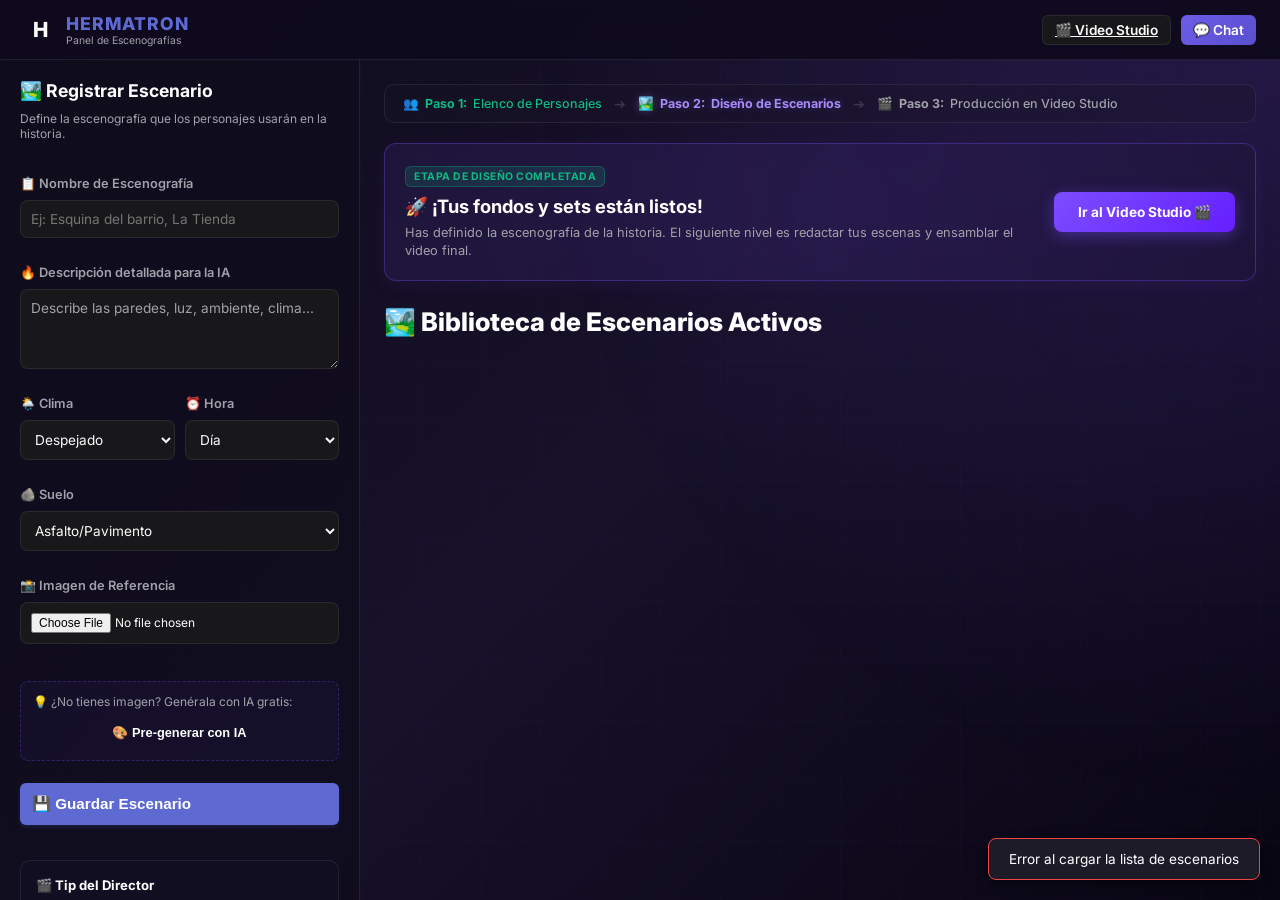
==== commit ca22cdda: "style: reorganizar visualmente el panel de escenarios con barra de pasos y banner CTA que invita a i" ====
--- a/templates/escenografias.html
+++ b/templates/escenografias.html
@@ -295,6 +295,134 @@
         .toast.show {
             opacity: 1;
             transform: translateY(0);
+        }
+
+        /* ── Diseño de Flujo de Trabajo (Workflow Redesign) ─────────────────────── */
+        .workflow-steps {
+            display: flex;
+            align-items: center;
+            gap: 12px;
+            background: rgba(25, 20, 42, 0.4);
+            border: 1px solid var(--borde);
+            padding: 10px 18px;
+            border-radius: 10px;
+            margin-bottom: 20px;
+            font-size: 0.78rem;
+            font-weight: 500;
+            color: var(--texto-secundario);
+            backdrop-filter: blur(8px);
+        }
+        .step-item {
+            display: flex;
+            align-items: center;
+            gap: 6px;
+        }
+        .step-item.active {
+            color: #a78bfa;
+            font-weight: 700;
+            text-shadow: 0 0 10px rgba(167, 139, 250, 0.3);
+        }
+        .step-item.completed {
+            color: #10b981;
+        }
+        .step-arrow {
+            color: rgba(255, 255, 255, 0.15);
+            font-size: 0.9rem;
+        }
+
+        .workflow-cta-banner {
+            display: flex;
+            align-items: center;
+            justify-content: space-between;
+            background: linear-gradient(95deg, rgba(124, 77, 255, 0.1) 0%, rgba(29, 20, 56, 0.5) 100%);
+            border: 1px solid rgba(124, 77, 255, 0.35);
+            border-radius: 12px;
+            padding: 20px;
+            margin-bottom: 25px;
+            box-shadow: 0 4px 20px rgba(124, 77, 255, 0.08);
+            gap: 20px;
+            backdrop-filter: blur(10px);
+            position: relative;
+            overflow: hidden;
+        }
+        .workflow-cta-banner::before {
+            content: '';
+            position: absolute;
+            top: -50%;
+            left: -50%;
+            width: 200%;
+            height: 200%;
+            background: radial-gradient(circle, rgba(124,77,255,0.06) 0%, transparent 60%);
+            pointer-events: none;
+        }
+        .cta-info {
+            flex: 1;
+            z-index: 1;
+        }
+        .cta-badge {
+            background: rgba(16, 185, 129, 0.15);
+            color: #10b981;
+            font-size: 0.65rem;
+            font-weight: 700;
+            padding: 3px 8px;
+            border-radius: 6px;
+            border: 1px solid rgba(16, 185, 129, 0.3);
+            display: inline-block;
+            margin-bottom: 8px;
+            letter-spacing: 0.5px;
+        }
+        .cta-info h3 {
+            margin: 0 0 6px 0;
+            color: white;
+            font-size: 1.15rem;
+            font-weight: 700;
+        }
+        .cta-info p {
+            margin: 0;
+            color: var(--texto-secundario);
+            font-size: 0.8rem;
+            line-height: 1.4;
+        }
+        .cta-btn {
+            background: linear-gradient(135deg, #7c4dff 0%, #651fff 100%);
+            color: white !important;
+            padding: 12px 24px;
+            border-radius: 8px;
+            font-weight: 700;
+            font-size: 0.85rem;
+            text-decoration: none;
+            box-shadow: 0 4px 15px rgba(124, 77, 255, 0.4);
+            transition: transform 0.2s, box-shadow 0.2s;
+            white-space: nowrap;
+            z-index: 1;
+            display: flex;
+            align-items: center;
+            gap: 6px;
+        }
+        .cta-btn:hover {
+            transform: translateY(-2px);
+            box-shadow: 0 6px 20px rgba(124, 77, 255, 0.6);
+        }
+
+        /* Tarjeta de Guía del Director */
+        .director-guide-card {
+            background: rgba(25, 20, 42, 0.35);
+            border: 1px solid var(--borde);
+            border-radius: 10px;
+            padding: 15px;
+            font-size: 0.78rem;
+            line-height: 1.4;
+            color: var(--texto-secundario);
+            margin-top: 15px;
+        }
+        .director-guide-card h4 {
+            margin: 0 0 6px 0;
+            color: white;
+            font-size: 0.82rem;
+            font-weight: 700;
+            display: flex;
+            align-items: center;
+            gap: 5px;
         }
     </style>
 </head>
@@ -382,12 +510,45 @@
 
                     <button type="submit" class="btn btn-primary" style="margin-top:10px; padding:12px; font-weight:700;">💾 Guardar Escenario</button>
                 </form>
+
+                <!-- Tarjeta de Guía del Director -->
+                <div class="director-guide-card">
+                    <h4>🎬 Tip del Director</h4>
+                    <p style="margin: 0; font-size: 0.74rem; line-height: 1.4;">
+                        Los escenarios creados aquí se inyectarán en la IA al escribir tu guion. Si tu historia transcurre en <strong>La Tienda</strong>, usa la palabra <em>"Tienda"</em> en la escena para heredar este fondo automáticamente.
+                    </p>
+                </div>
             </aside>
 
             <!-- Main Panel: Lista de escenarios -->
             <main class="escenarios-main">
+                <!-- Barra de Pasos de Flujo de Trabajo -->
+                <div class="workflow-steps">
+                    <div class="step-item completed">
+                        <span>👥</span> <strong>Paso 1:</strong> Elenco de Personajes
+                    </div>
+                    <div class="step-arrow">➔</div>
+                    <div class="step-item active">
+                        <span>🏞️</span> <strong>Paso 2:</strong> Diseño de Escenarios
+                    </div>
+                    <div class="step-arrow">➔</div>
+                    <div class="step-item">
+                        <span>🎬</span> <strong>Paso 3:</strong> Producción en Video Studio
+                    </div>
+                </div>
+
+                <!-- Banner de Llamado a la Acción (CTA) para invitar al siguiente nivel -->
+                <div class="workflow-cta-banner">
+                    <div class="cta-info">
+                        <span class="cta-badge">ETAPA DE DISEÑO COMPLETADA</span>
+                        <h3>🚀 ¡Tus fondos y sets están listos!</h3>
+                        <p>Has definido la escenografía de la historia. El siguiente nivel es redactar tus escenas y ensamblar el video final.</p>
+                    </div>
+                    <a href="/videos" class="cta-btn">Ir al Video Studio 🎬</a>
+                </div>
+
                 <div class="main-header">
-                    <h2>🏞️ Biblioteca de Escenarios</h2>
+                    <h2>🏞️ Biblioteca de Escenarios Activos</h2>
                 </div>
 
                 <div id="gridEscenarios" class="grid-escenarios">
